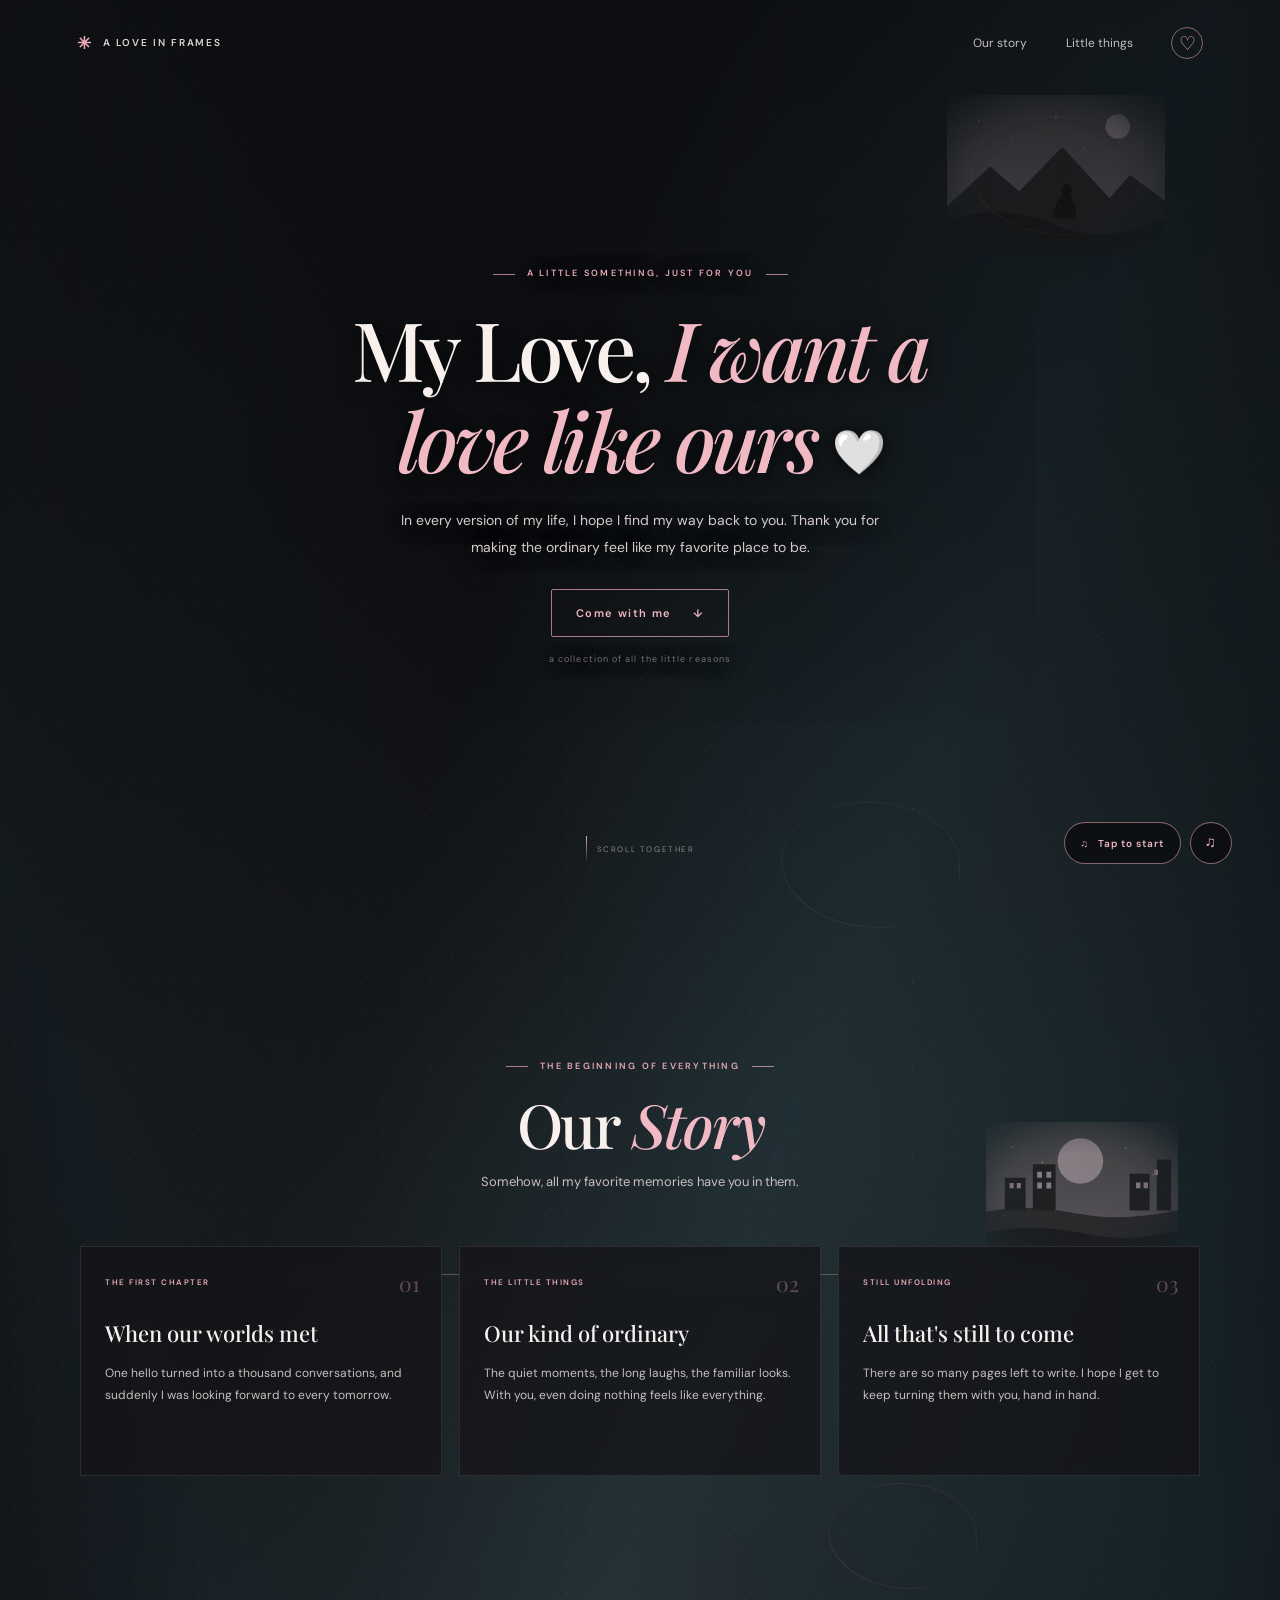
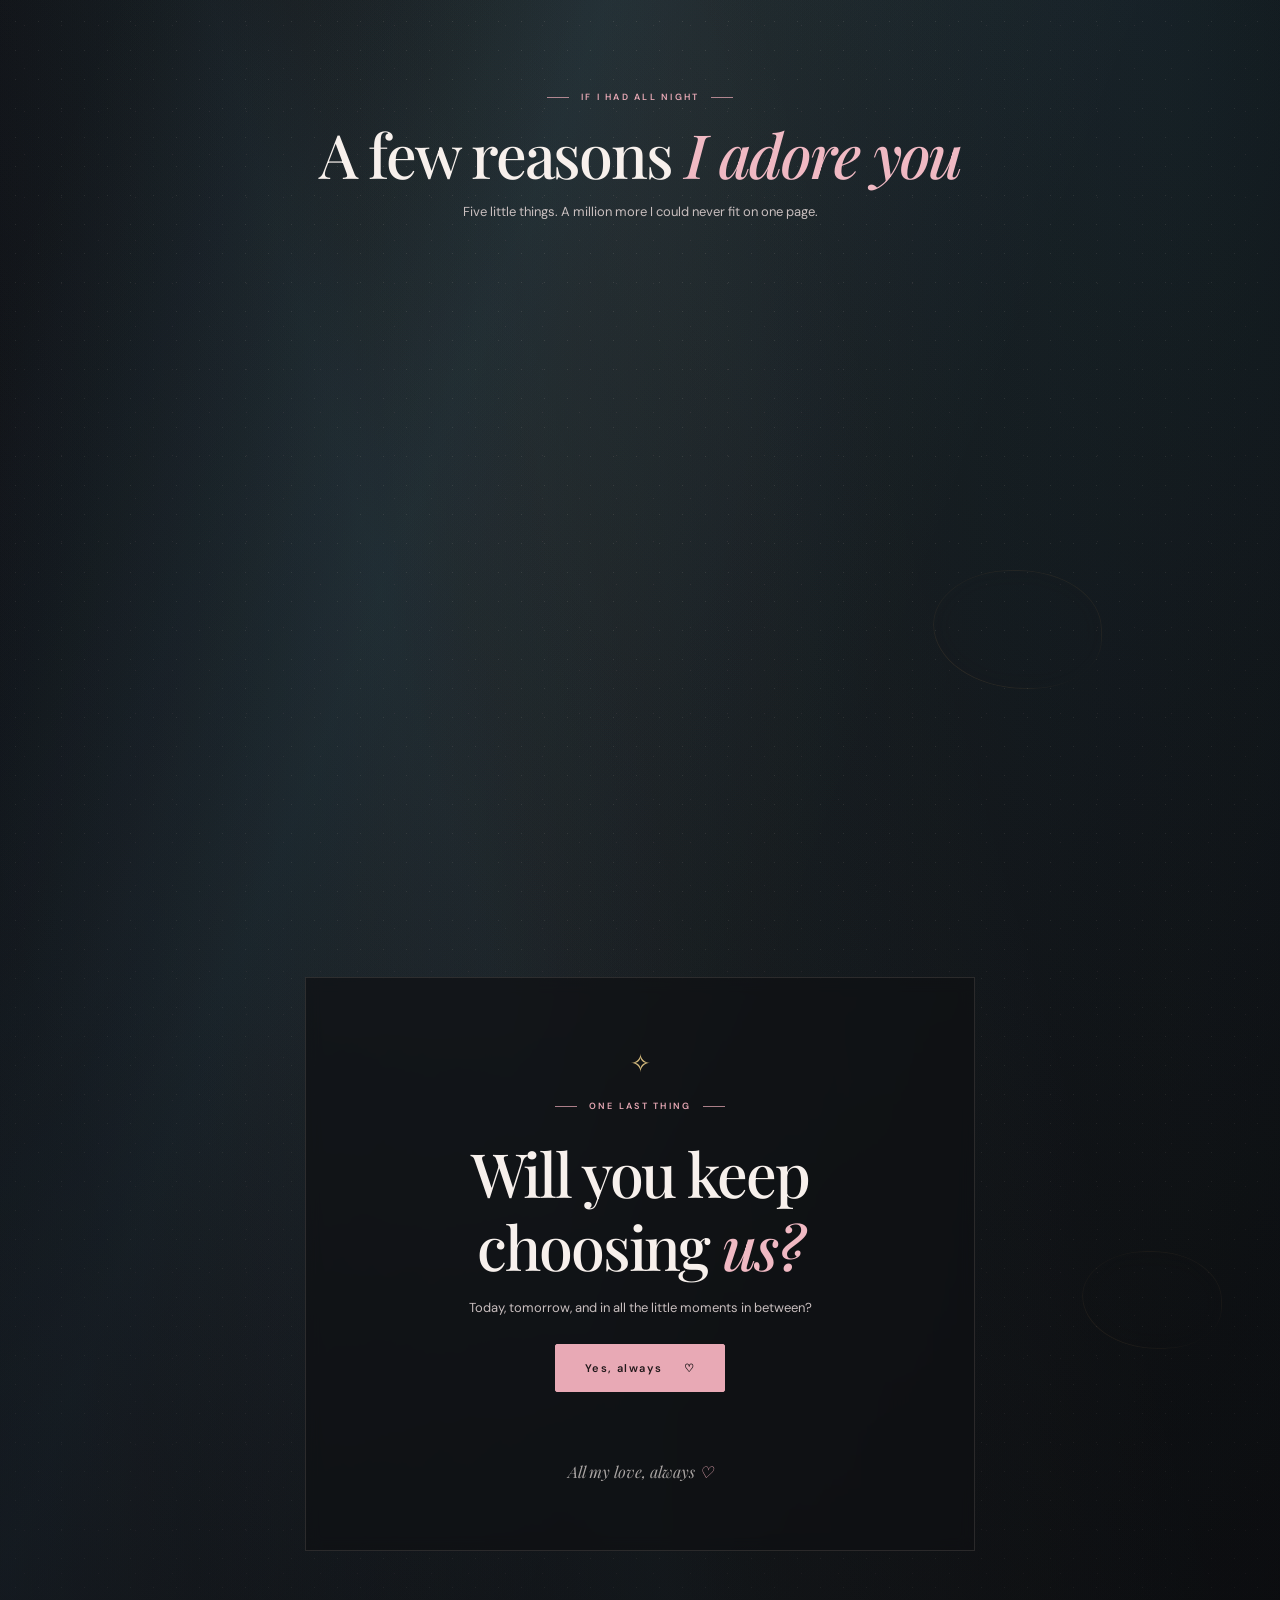
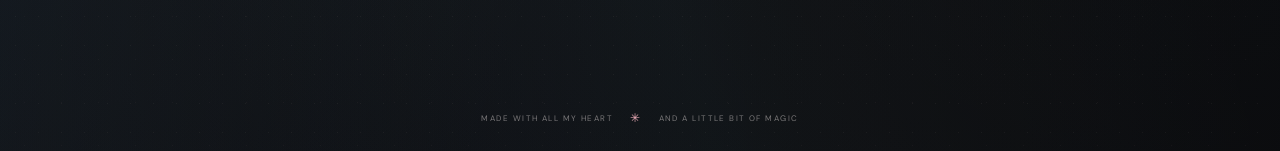
==== love-site/index.html @ 29b029d5 "zxca" ====
<!doctype html>
<html lang="en">
  <head>
    <meta charset="utf-8">
    <meta name="viewport" content="width=device-width, initial-scale=1">
    <meta name="theme-color" content="#111214">
    <meta
      name="description"
      content="A little love letter, made from all the moments that feel like us."
    >
    <title>A Love in Frames</title>
    <link rel="preconnect" href="https://fonts.googleapis.com">
    <link rel="preconnect" href="https://fonts.gstatic.com" crossorigin>
    <link
      href="https://fonts.googleapis.com/css2?family=DM+Sans:wght@400;500;600&family=Playfair+Display:ital,wght@0,500;0,600;0,700;1,500&display=swap"
      rel="stylesheet"
    >
    <link rel="stylesheet" href="style.css?v=15">
    <script src="script.js?v=15" defer></script>
  </head>
  <body>
    <!-- A sparse, beat-reactive photo stage sits behind the love letter. -->
    <div class="backdrop" aria-hidden="true">
      <div class="stage-lights"></div>
      <div class="photo-stage" id="photo-stage"></div>
      <div class="grain"></div>
      <div class="backdrop-shade"></div>
    </div>
    <audio id="love-song" src="music/song.mp3" preload="none" loop></audio>

    <div class="audio-controls" aria-label="Music controls">
      <button class="audio-button audio-button--start" id="start-music" type="button">
        <span aria-hidden="true">♫</span>
        <span id="music-label">Tap to start</span>
      </button>
      <button class="audio-button audio-button--mute" id="mute-music" type="button" aria-label="Mute music" aria-pressed="false">
        <span aria-hidden="true">♫</span>
      </button>
      <span class="audio-status" id="audio-status" role="status" aria-live="polite"></span>
      <a class="audio-help-link" id="audio-help-link" href="http://localhost/haidech/love-site/" hidden>
        Open the site through XAMPP
      </a>
    </div>

    <!-- Lightweight navigation stays above the photo wall. -->
    <header class="site-header">
      <a class="wordmark" href="#home" aria-label="A Love in Frames, home">
        <span class="wordmark__icon" aria-hidden="true">✳</span>
        <span>A LOVE IN FRAMES</span>
      </a>
      <nav class="site-nav" aria-label="Main navigation">
        <a href="#story">Our story</a>
        <a href="#reasons">Little things</a>
        <a class="nav-heart" href="#question" aria-label="Go to the question">♡</a>
      </nav>
    </header>

    <main>
      <section class="hero section-shell" id="home" aria-labelledby="hero-title">
        <div class="hero__content reveal">
          <p class="eyebrow"><span></span> a little something, just for you <span></span></p>
          <h1 id="hero-title"><span id="her-name">My Love</span>, <em>I want a love like ours</em> <span class="title-heart">🤍</span></h1>
          <p class="hero__message" id="love-message">
            In every version of my life, I hope I find my way back to you.
            Thank you for making the ordinary feel like my favorite place to be.
          </p>
          <a class="button button--outline" href="#story">
            <span>Come with me</span>
            <span aria-hidden="true">↓</span>
          </a>
          <p class="hero__note">a collection of all the little reasons</p>
        </div>
        <div class="scroll-cue" aria-hidden="true"><span></span> SCROLL TOGETHER</div>
      </section>

      <!-- Personalize the timeline copy to match your own milestones. -->
      <section class="story section-shell" id="story" aria-labelledby="story-title">
        <div class="section-heading reveal">
          <p class="eyebrow"><span></span> the beginning of everything <span></span></p>
          <h2 id="story-title">Our <em>Story</em></h2>
          <p>Somehow, all my favorite memories have you in them.</p>
        </div>
        <div class="timeline">
          <article class="timeline-card reveal">
            <span class="timeline-card__date">THE FIRST CHAPTER</span>
            <span class="timeline-card__mark" aria-hidden="true">01</span>
            <h3>When our worlds met</h3>
            <p>One hello turned into a thousand conversations, and suddenly I was looking forward to every tomorrow.</p>
          </article>
          <article class="timeline-card reveal">
            <span class="timeline-card__date">THE LITTLE THINGS</span>
            <span class="timeline-card__mark" aria-hidden="true">02</span>
            <h3>Our kind of ordinary</h3>
            <p>The quiet moments, the long laughs, the familiar looks. With you, even doing nothing feels like everything.</p>
          </article>
          <article class="timeline-card reveal">
            <span class="timeline-card__date">STILL UNFOLDING</span>
            <span class="timeline-card__mark" aria-hidden="true">03</span>
            <h3>All that's still to come</h3>
            <p>There are so many pages left to write. I hope I get to keep turning them with you, hand in hand.</p>
          </article>
        </div>
      </section>

      <!-- Five small notes make the love letter feel personal. -->
      <section class="reasons section-shell" id="reasons" aria-labelledby="reasons-title">
        <div class="section-heading reveal">
          <p class="eyebrow"><span></span> if I had all night <span></span></p>
          <h2 id="reasons-title">A few reasons <em>I adore you</em></h2>
          <p>Five little things. A million more I could never fit on one page.</p>
        </div>
        <div class="reasons-grid">
          <article class="reason-card reveal">
            <span class="reason-card__number">01</span>
            <span class="reason-card__icon" aria-hidden="true">✧</span>
            <h3>Your kind heart</h3>
            <p>You make the people around you feel seen, safe, and loved.</p>
          </article>
          <article class="reason-card reveal">
            <span class="reason-card__number">02</span>
            <span class="reason-card__icon" aria-hidden="true">♡</span>
            <h3>Your laugh</h3>
            <p>It is, without question, one of my favorite sounds in the world.</p>
          </article>
          <article class="reason-card reveal">
            <span class="reason-card__number">03</span>
            <span class="reason-card__icon" aria-hidden="true">☼</span>
            <h3>The way you see things</h3>
            <p>You make me notice beauty in places I might have hurried past.</p>
          </article>
          <article class="reason-card reveal">
            <span class="reason-card__number">04</span>
            <span class="reason-card__icon" aria-hidden="true">✿</span>
            <h3>How I can be myself</h3>
            <p>With you, I never have to be anyone other than exactly me.</p>
          </article>
          <article class="reason-card reveal">
            <span class="reason-card__number">05</span>
            <span class="reason-card__icon" aria-hidden="true">∞</span>
            <h3>Because you're you</h3>
            <p>No grand reason needed. I just love the person you are, wholly.</p>
          </article>
        </div>
      </section>

      <!-- The button reveals its answer in place without navigating away. -->
      <section class="question section-shell" id="question" aria-labelledby="question-title">
        <div class="question__content reveal">
          <span class="question__sparkle" aria-hidden="true">✧</span>
          <p class="eyebrow"><span></span> one last thing <span></span></p>
          <h2 id="question-title">Will you keep choosing <em>us?</em></h2>
          <p class="question__message">Today, tomorrow, and in all the little moments in between?</p>
          <button class="button button--filled" id="yes-button" type="button">
            <span>Yes, always</span>
            <span aria-hidden="true">♡</span>
          </button>
          <p class="answer-message" id="answer-message" role="status" aria-live="polite"></p>
          <p class="signature">All my love, always <span aria-hidden="true">♡</span></p>
        </div>
      </section>
    </main>

    <footer class="site-footer">
      <span>MADE WITH ALL MY HEART</span>
      <span aria-hidden="true">✳</span>
      <span>AND A LITTLE BIT OF MAGIC</span>
    </footer>
  </body>
</html>
---- love-site/style.css ----
:root {
  color-scheme: dark;
  --ink: #f7f0ec;
  --muted: #c4b8b7;
  --rose: #e8a9b5;
  --rose-bright: #f0b9c3;
  --gold: #d7bc7e;
  --charcoal: #111214;
  --panel: rgb(20 20 24 / 76%);
  --serif: "Playfair Display", Georgia, serif;
  --sans: "DM Sans", Arial, sans-serif;
}

* {
  box-sizing: border-box;
}

html {
  scroll-behavior: smooth;
  scroll-padding-top: 5rem;
}

body {
  min-width: 320px;
  margin: 0;
  overflow-x: hidden;
  background: var(--charcoal);
  color: var(--ink);
  font-family: var(--sans);
  font-size: 15px;
  line-height: 1.7;
  -webkit-font-smoothing: antialiased;
}

button,
a {
  color: inherit;
  font: inherit;
}

a {
  text-decoration: none;
}

button:focus-visible,
a:focus-visible {
  outline: 2px solid var(--rose-bright);
  outline-offset: 5px;
}

.backdrop {
  position: absolute;
  z-index: -1;
  top: 0;
  left: 0;
  width: 100%;
  min-height: 100vh;
  overflow: hidden;
  background:
    radial-gradient(ellipse at 50% 46%, #171719 0, #101113 45%, #090a0c 100%);
  pointer-events: none;
}

/* Sparse memories appear and change independently instead of forming a grid. */
.photo-stage {
  position: absolute;
  inset: 0;
  overflow: hidden;
}

.photo-slot {
  position: absolute;
  aspect-ratio: 1.35;
  overflow: visible;
  isolation: isolate;
  pointer-events: none;
}

.photo-slot--gold::after {
  position: absolute;
  z-index: 2;
  inset: 13% 11%;
  border: 1px solid rgb(224 160 91 / 55%);
  border-radius: 48% 52% 43% 57%;
  content: "";
  pointer-events: none;
  filter: drop-shadow(0 0 8px rgb(224 160 91 / 32%));
  mask-image: radial-gradient(ellipse, #000 45%, transparent 76%);
}

.photo-slot__image {
  position: absolute;
  inset: 0;
  display: block;
  width: 100%;
  height: 100%;
  object-fit: cover;
  opacity: 0;
  transform: scale(0.95);
  filter: grayscale(0.72) sepia(0.24) hue-rotate(286deg) saturate(0.8) brightness(0.78);
  -webkit-mask-image: radial-gradient(ellipse at center, #000 39%, rgb(0 0 0 / 82%) 59%, transparent 100%);
  mask-image: radial-gradient(ellipse at center, #000 39%, rgb(0 0 0 / 82%) 59%, transparent 100%);
  transition: opacity 420ms ease, transform 420ms ease, filter 420ms ease;
}

.photo-slot__image.is-visible {
  opacity: 0.86;
  transform: scale(1);
}

.photo-slot__image.is-leaving {
  opacity: 0;
  transform: scale(1.04);
}

.photo-doodle {
  position: absolute;
  z-index: 3;
  top: 1%;
  right: -5%;
  width: 24%;
  min-width: 34px;
  overflow: visible;
  pointer-events: none;
}

.photo-doodle path,
.photo-doodle ellipse {
  fill: none;
  stroke: #ed6479;
  stroke-linecap: round;
  stroke-linejoin: round;
  stroke-width: 3;
  vector-effect: non-scaling-stroke;
}

.photo-doodle path {
  stroke-dasharray: 1;
  stroke-dashoffset: 1;
  animation: doodle-draw 650ms ease-out forwards;
}

.photo-doodle ellipse {
  stroke-dasharray: 1;
  stroke-dashoffset: 1;
  animation: circle-draw 850ms ease-out forwards;
}

.audio-controls {
  position: fixed;
  z-index: 8;
  right: clamp(16px, 4vw, 48px);
  bottom: clamp(16px, 4vh, 36px);
  display: flex;
  align-items: center;
  gap: 9px;
}

.audio-button {
  display: inline-flex;
  min-height: 42px;
  align-items: center;
  justify-content: center;
  gap: 9px;
  padding: 0 16px;
  border: 1px solid rgb(232 169 181 / 56%);
  border-radius: 999px;
  background: rgb(12 13 16 / 83%);
  color: var(--rose-bright);
  cursor: pointer;
  font-size: 10px;
  font-weight: 600;
  letter-spacing: 0.1em;
  backdrop-filter: blur(8px);
  transition: background 180ms ease, border-color 180ms ease, transform 180ms ease;
}

.audio-button:hover {
  transform: translateY(-2px);
  border-color: var(--rose-bright);
  background: rgb(49 31 39 / 91%);
}

.audio-button--mute {
  width: 42px;
  padding: 0;
  font-size: 15px;
}

.audio-button[aria-pressed="true"] {
  color: #b7b2b6;
}

.audio-status {
  position: absolute;
  right: 0;
  bottom: calc(100% + 9px);
  width: max-content;
  max-width: min(280px, 80vw);
  color: #e8dadd;
  font-size: 11px;
  text-align: right;
}

.audio-help-link {
  position: absolute;
  right: 0;
  bottom: calc(100% + 28px);
  width: max-content;
  max-width: min(280px, 80vw);
  color: var(--rose-bright);
  font-size: 11px;
  text-align: right;
  text-decoration: underline;
  text-underline-offset: 3px;
}

.stage-lights {
  position: absolute;
  inset: -40%;
  background:
    linear-gradient(111deg, transparent 37%, rgb(89 174 194 / 12%) 47%, rgb(131 204 213 / 8%) 49%, transparent 58%),
    linear-gradient(74deg, transparent 31%, rgb(97 164 190 / 11%) 42%, rgb(141 197 210 / 7%) 44%, transparent 55%),
    radial-gradient(ellipse at 72% 45%, rgb(74 150 178 / 18%), transparent 34%),
    radial-gradient(ellipse at 18% 72%, rgb(99 126 186 / 15%), transparent 32%);
  mix-blend-mode: screen;
  animation: lights-sweep 28s ease-in-out infinite alternate;
}

.grain {
  position: absolute;
  inset: -50%;
  opacity: 0.17;
  background-image:
    radial-gradient(circle, rgb(255 245 226 / 72%) 0 0.7px, transparent 1px),
    radial-gradient(circle, rgb(236 177 190 / 64%) 0 0.65px, transparent 1px);
  background-position: 0 0, 17px 23px;
  background-size: 23px 29px, 37px 43px;
  animation: glitter-drift 11s steps(5, end) infinite;
}

.backdrop-shade {
  position: absolute;
  inset: 0;
  background:
    linear-gradient(180deg, rgb(12 13 16 / 38%), transparent 29%, rgb(12 13 16 / 24%) 68%, rgb(12 13 16 / 68%)),
    radial-gradient(ellipse at center, transparent 10%, rgb(11 12 15 / 31%) 100%);
}

/* Navigation and centered opening scene. */
.site-header {
  position: absolute;
  z-index: 5;
  top: 0;
  right: 0;
  left: 0;
  display: flex;
  align-items: center;
  justify-content: space-between;
  padding: 27px clamp(22px, 6vw, 88px);
}

.wordmark,
.site-nav {
  display: flex;
  align-items: center;
}

.wordmark {
  gap: 10px;
  color: rgb(255 247 243 / 86%);
  font-size: 10px;
  font-weight: 600;
  letter-spacing: 0.19em;
}

.wordmark__icon {
  color: var(--rose);
  font-size: 17px;
}

.site-nav {
  gap: clamp(18px, 3vw, 42px);
  color: rgb(255 247 243 / 75%);
  font-size: 12px;
}

.site-nav a {
  transition: color 180ms ease;
}

.site-nav a:hover {
  color: var(--rose-bright);
}

.site-nav .nav-heart {
  display: grid;
  width: 32px;
  height: 32px;
  place-items: center;
  border: 1px solid rgb(232 169 181 / 55%);
  border-radius: 50%;
  color: var(--rose);
  font-size: 19px;
}

.section-shell {
  position: relative;
  width: min(1120px, calc(100% - 48px));
  margin-inline: auto;
}

.hero {
  display: grid;
  min-height: max(750px, 100svh);
  place-items: center;
  padding-block: 145px 110px;
  text-align: center;
}

.hero__content {
  width: min(790px, 100%);
  padding: clamp(29px, 5vw, 55px) clamp(22px, 5vw, 57px);
  background: radial-gradient(ellipse, rgb(12 13 16 / 40%), rgb(12 13 16 / 14%) 66%, transparent 100%);
  text-shadow: 0 2px 20px rgb(0 0 0 / 78%);
}

.eyebrow {
  display: flex;
  align-items: center;
  justify-content: center;
  gap: 12px;
  margin: 0 0 22px;
  color: var(--rose);
  font-size: 9px;
  font-weight: 600;
  letter-spacing: 0.25em;
  line-height: 1.5;
  text-transform: uppercase;
}

.eyebrow span {
  display: inline-block;
  width: 22px;
  height: 1px;
  background: currentColor;
  opacity: 0.72;
}

h1,
h2,
h3,
p {
  margin-top: 0;
}

h1,
h2 {
  font-family: var(--serif);
  font-weight: 500;
}

.hero h1 {
  margin-bottom: 22px;
  font-size: clamp(43px, 7.3vw, 82px);
  letter-spacing: -0.045em;
  line-height: 1.11;
}

.hero h1 em,
h2 em {
  color: var(--rose-bright);
  font-weight: 500;
}

.title-heart {
  display: inline-block;
  font-family: var(--sans);
  font-size: 0.53em;
  vertical-align: 0.14em;
}

.hero__message {
  max-width: 490px;
  margin: 0 auto 29px;
  color: #d6cbca;
  font-size: 14px;
  line-height: 1.9;
}

.button {
  display: inline-flex;
  align-items: center;
  justify-content: center;
  gap: 21px;
  min-height: 48px;
  padding: 0 24px;
  border: 1px solid rgb(232 169 181 / 70%);
  border-radius: 2px;
  cursor: pointer;
  font-size: 11px;
  font-weight: 600;
  letter-spacing: 0.13em;
  transition: color 180ms ease, background 180ms ease, transform 180ms ease;
}

.button:hover {
  transform: translateY(-2px);
}

.button--outline {
  color: var(--rose-bright);
}

.button--outline:hover {
  background: rgb(232 169 181 / 10%);
}

.hero__note {
  margin: 15px 0 0;
  color: rgb(255 247 243 / 42%);
  font-size: 9px;
  letter-spacing: 0.12em;
}

.hero__content .button {
  text-shadow: none;
}

.scroll-cue {
  position: absolute;
  bottom: 37px;
  display: flex;
  align-items: center;
  gap: 10px;
  color: rgb(255 247 243 / 48%);
  font-size: 8px;
  letter-spacing: 0.2em;
}

.scroll-cue span {
  display: block;
  width: 1px;
  height: 27px;
  background: linear-gradient(var(--rose), transparent);
}

/* Story and reasons cards share a soft, translucent surface. */
.story,
.reasons,
.question {
  padding-block: clamp(92px, 14vw, 160px);
}

.section-heading {
  margin: 0 auto 53px;
  text-align: center;
}

.section-heading .eyebrow {
  margin-bottom: 13px;
}

.section-heading h2,
.question h2 {
  margin-bottom: 11px;
  font-size: clamp(38px, 5.3vw, 61px);
  letter-spacing: -0.035em;
  line-height: 1.2;
}

.section-heading > p:last-child {
  margin-bottom: 0;
  color: #c9bfbf;
  font-size: 13px;
}

.timeline {
  position: relative;
  display: grid;
  grid-template-columns: repeat(3, minmax(0, 1fr));
  gap: 17px;
}

.timeline::before {
  position: absolute;
  top: 28px;
  right: 11%;
  left: 11%;
  height: 1px;
  content: "";
  background: linear-gradient(90deg, transparent, rgb(232 169 181 / 58%), transparent);
}

.timeline-card {
  position: relative;
  min-height: 230px;
  padding: 29px 24px;
  background: var(--panel);
  border: 1px solid rgb(241 219 215 / 11%);
  backdrop-filter: blur(8px);
}

.timeline-card__date {
  display: block;
  margin-bottom: 26px;
  color: var(--rose);
  font-size: 8px;
  font-weight: 600;
  letter-spacing: 0.19em;
}

.timeline-card__mark {
  position: absolute;
  top: 19px;
  right: 21px;
  color: rgb(232 169 181 / 37%);
  font-family: var(--serif);
  font-size: 21px;
}

.timeline-card h3,
.reason-card h3 {
  margin-bottom: 9px;
  font-family: var(--serif);
  font-size: 22px;
  font-weight: 500;
}

.timeline-card p,
.reason-card p {
  margin-bottom: 0;
  color: #c9bfbf;
  font-size: 12px;
  line-height: 1.85;
}

.reasons {
  padding-top: 55px;
}

.reasons-grid {
  display: grid;
  grid-template-columns: repeat(6, minmax(0, 1fr));
  gap: 14px;
}

.reason-card {
  position: relative;
  grid-column: span 2;
  min-height: 208px;
  padding: 27px 23px 23px;
  background: linear-gradient(145deg, rgb(25 24 28 / 83%), rgb(18 19 22 / 73%));
  border: 1px solid rgb(241 219 215 / 11%);
  backdrop-filter: blur(7px);
}

.reason-card:nth-child(4) {
  grid-column: 2 / span 2;
}

.reason-card__number {
  position: absolute;
  top: 17px;
  right: 19px;
  color: rgb(255 241 232 / 35%);
  font-size: 9px;
  letter-spacing: 0.12em;
}

.reason-card__icon {
  display: inline-grid;
  width: 33px;
  height: 33px;
  margin-bottom: 15px;
  place-items: center;
  border: 1px solid rgb(232 169 181 / 38%);
  border-radius: 50%;
  color: var(--rose);
  font-size: 17px;
}

.reason-card h3 {
  margin-bottom: 7px;
  font-size: 20px;
}

.question {
  display: grid;
  min-height: 580px;
  place-items: center;
  padding-block: 110px 135px;
  text-align: center;
}

.question__content {
  width: min(670px, 100%);
  padding: clamp(32px, 6vw, 65px) 25px;
  background: rgb(15 16 19 / 71%);
  border: 1px solid rgb(241 219 215 / 12%);
  backdrop-filter: blur(8px);
}

.question__sparkle {
  display: block;
  margin-bottom: 15px;
  color: var(--gold);
  font-size: 25px;
}

.question h2 {
  margin: 0 auto 15px;
  max-width: 530px;
}

.question__message {
  margin-bottom: 25px;
  color: #c9bfbf;
  font-size: 13px;
}

.button--filled {
  min-width: 170px;
  background: var(--rose);
  border-color: var(--rose);
  color: #21181a;
}

.button--filled:hover {
  background: var(--rose-bright);
}

.answer-message {
  min-height: 24px;
  margin: 16px 0 0;
  color: var(--rose-bright);
  font-family: var(--serif);
  font-size: 18px;
  font-style: italic;
}

.signature {
  margin: 26px 0 0;
  color: rgb(255 247 243 / 64%);
  font-family: var(--serif);
  font-size: 16px;
  font-style: italic;
}

.signature span {
  color: var(--rose);
}

.site-footer {
  display: flex;
  align-items: center;
  justify-content: center;
  gap: 17px;
  padding: 22px 20px;
  color: rgb(255 247 243 / 44%);
  font-size: 8px;
  letter-spacing: 0.18em;
}

.site-footer span:nth-child(2) {
  color: var(--rose);
  font-size: 12px;
}

/* Scroll reveals and ambient motion remain subtle behind the text. */
.reveal {
  opacity: 0;
  transform: translateY(18px);
  transition: opacity 750ms ease, transform 750ms ease;
}

.reveal.is-visible {
  opacity: 1;
  transform: translateY(0);
}

@keyframes circle-draw {
  from {
    stroke-dashoffset: 1;
  }
  to {
    stroke-dashoffset: 0;
  }
}

@keyframes doodle-draw {
  from {
    stroke-dashoffset: 1;
  }
  to {
    stroke-dashoffset: 0;
  }
}

@keyframes lights-sweep {
  from {
    transform: translate3d(-4%, 0, 0) rotate(-3deg);
    opacity: 0.72;
  }
  to {
    transform: translate3d(4%, 1%, 0) rotate(3deg);
    opacity: 1;
  }
}

@keyframes glitter-drift {
  0%,
  100% {
    transform: translate(0, 0);
  }
  50% {
    transform: translate(1%, -1%);
  }
}

@media (min-width: 1500px) {
  .photo-slot__image {
    filter: grayscale(0.65) sepia(0.24) hue-rotate(286deg) saturate(0.85) brightness(0.85);
  }
}

/* Keep the scattered photo stage and controls comfortable on smaller screens. */
@media (max-width: 760px) {
  .photo-slot {
    aspect-ratio: 0.9;
  }

  .photo-slot--gold::after {
    inset: 18% 15%;
  }

  .site-header {
    padding: 20px 22px;
  }

  .site-nav {
    gap: 15px;
    font-size: 11px;
  }

  .site-nav .nav-heart {
    width: 29px;
    height: 29px;
  }

  .hero {
    min-height: max(680px, 100svh);
    padding-top: 120px;
  }

  .audio-controls {
    right: 14px;
    bottom: 14px;
  }

  .audio-button {
    min-height: 40px;
  }

  .timeline {
    grid-template-columns: 1fr;
    gap: 12px;
  }

  .timeline::before {
    top: 27px;
    bottom: 26px;
    left: 29px;
    width: 1px;
    height: auto;
    background: linear-gradient(transparent, rgb(232 169 181 / 58%), transparent);
  }

  .timeline-card {
    min-height: unset;
    padding: 25px 22px 25px 40px;
  }

  .timeline-card__date {
    margin-bottom: 17px;
  }

  .reasons-grid {
    grid-template-columns: repeat(2, minmax(0, 1fr));
  }

  .reason-card,
  .reason-card:nth-child(4) {
    grid-column: auto;
  }

  .reason-card:last-child {
    grid-column: 1 / -1;
  }

  .question {
    min-height: 500px;
  }
}

@media (max-width: 480px) {
  .section-shell {
    width: min(100% - 34px, 1120px);
  }

  .wordmark {
    gap: 6px;
    font-size: 8px;
    letter-spacing: 0.13em;
  }

  .wordmark__icon {
    font-size: 14px;
  }

  .site-nav {
    gap: 11px;
    font-size: 10px;
  }

  .site-nav a:nth-child(2) {
    display: none;
  }

  .hero {
    min-height: max(650px, 100svh);
  }

  .hero__content {
    padding-inline: 20px;
  }

  .hero .eyebrow,
  .section-heading .eyebrow,
  .question .eyebrow {
    gap: 8px;
    font-size: 8px;
    letter-spacing: 0.17em;
  }

  .hero__message {
    font-size: 13px;
  }

  .reasons-grid {
    grid-template-columns: 1fr;
  }

  .reason-card,
  .reason-card:nth-child(4),
  .reason-card:last-child {
    grid-column: auto;
    min-height: 180px;
  }

  .site-footer {
    gap: 10px;
    font-size: 7px;
    letter-spacing: 0.11em;
  }
}

/* Honor the visitor's operating-system motion preference. */
@media (prefers-reduced-motion: reduce) {
  *,
  *::before,
  *::after {
    scroll-behavior: auto !important;
    animation-duration: 0.01ms !important;
    animation-iteration-count: 1 !important;
    transition-duration: 0.01ms !important;
  }

  .reveal {
    opacity: 1;
    transform: none;
  }

  .photo-slot__image {
    transition-duration: 420ms !important;
  }

  .photo-doodle path,
  .photo-doodle ellipse {
    animation-duration: 850ms !important;
  }
}
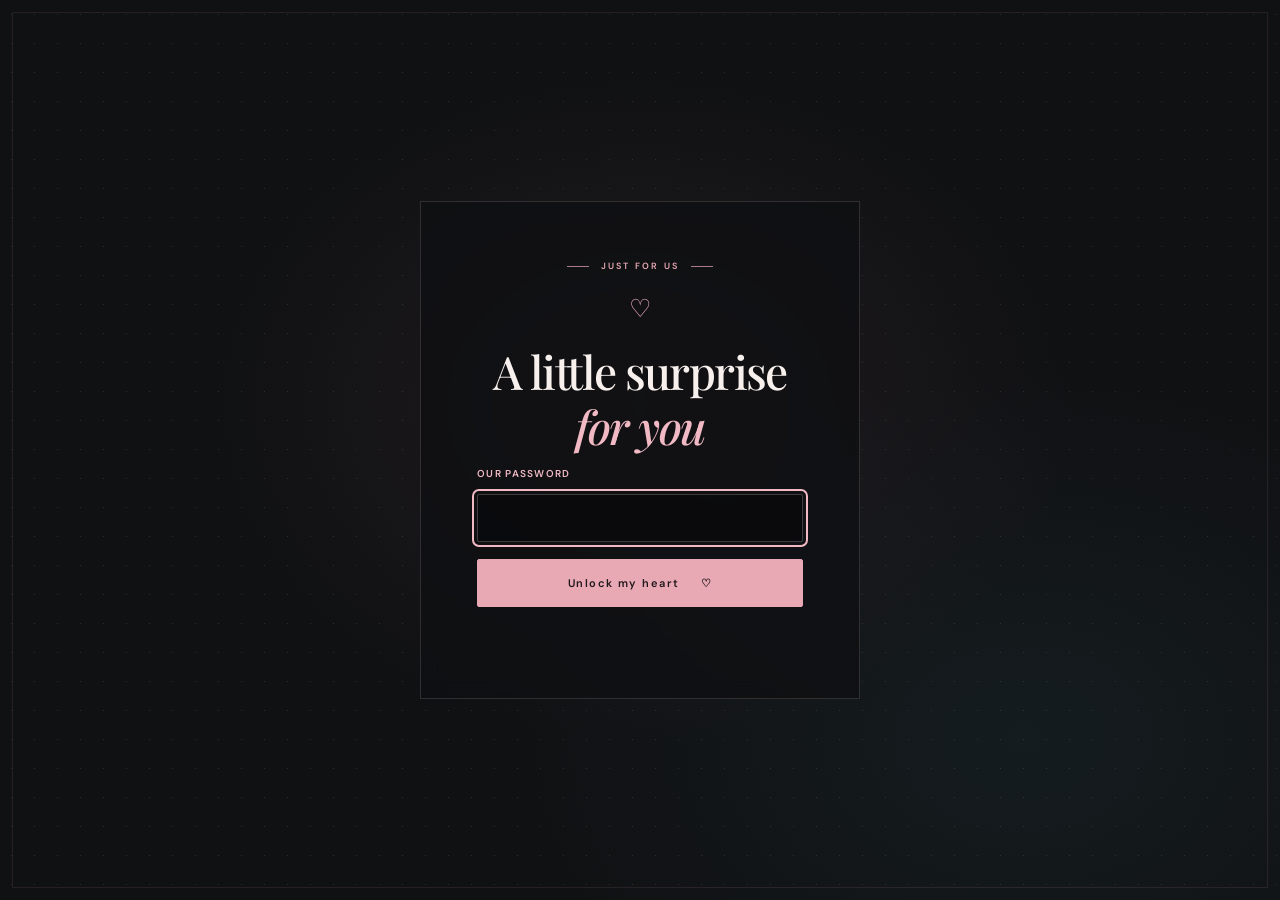
==== commit c7a7fcd6: "zxc" ====
--- a/love-site/index.html
+++ b/love-site/index.html
@@ -15,10 +15,35 @@
       href="https://fonts.googleapis.com/css2?family=DM+Sans:wght@400;500;600&family=Playfair+Display:ital,wght@0,500;0,600;0,700;1,500&display=swap"
       rel="stylesheet"
     >
-    <link rel="stylesheet" href="style.css?v=15">
-    <script src="script.js?v=15" defer></script>
+    <link rel="stylesheet" href="style.css?v=17">
+    <script src="script.js?v=18" defer></script>
   </head>
   <body>
+    <section class="login-screen" id="login-screen" aria-labelledby="login-title">
+      <div class="login-card">
+        <p class="eyebrow"><span></span> just for us <span></span></p>
+        <span class="login-card__heart" aria-hidden="true">♡</span>
+        <h1 id="login-title">A little surprise <em>for you</em></h1>
+        <form class="login-form" id="login-form">
+          <label for="site-password">Our password</label>
+          <input
+            id="site-password"
+            name="password"
+            type="password"
+            autocomplete="current-password"
+            required
+            autofocus
+          >
+          <button class="button button--filled" type="submit">
+            <span>Unlock my heart</span>
+            <span aria-hidden="true">♡</span>
+          </button>
+          <p class="login-error" id="login-error" role="status" aria-live="polite"></p>
+        </form>
+      </div>
+    </section>
+
+    <div id="love-site" hidden>
     <!-- A sparse, beat-reactive photo stage sits behind the love letter. -->
     <div class="backdrop" aria-hidden="true">
       <div class="stage-lights"></div>
@@ -58,8 +83,8 @@
     <main>
       <section class="hero section-shell" id="home" aria-labelledby="hero-title">
         <div class="hero__content reveal">
-          <p class="eyebrow"><span></span> a little something, just for you <span></span></p>
-          <h1 id="hero-title"><span id="her-name">My Love</span>, <em>I want a love like ours</em> <span class="title-heart">🤍</span></h1>
+          <p class="eyebrow"><span></span> where our story began <span></span></p>
+          <h1 id="hero-title" tabindex="-1"><span id="her-name">My Love</span>, <em>from 1 AM to forever</em> <span class="title-heart">🤍</span></h1>
           <p class="hero__message" id="love-message">
             In every version of my life, I hope I find my way back to you.
             Thank you for making the ordinary feel like my favorite place to be.
@@ -78,26 +103,26 @@
         <div class="section-heading reveal">
           <p class="eyebrow"><span></span> the beginning of everything <span></span></p>
           <h2 id="story-title">Our <em>Story</em></h2>
-          <p>Somehow, all my favorite memories have you in them.</p>
+          <p>One late-night hello became a story where I can always be myself.</p>
         </div>
         <div class="timeline">
           <article class="timeline-card reveal">
-            <span class="timeline-card__date">THE FIRST CHAPTER</span>
+            <span class="timeline-card__date">1 AM / THE FIRST MESSAGE</span>
             <span class="timeline-card__mark" aria-hidden="true">01</span>
-            <h3>When our worlds met</h3>
-            <p>One hello turned into a thousand conversations, and suddenly I was looking forward to every tomorrow.</p>
+            <h3>A hello before sunrise</h3>
+            <p>I messaged you at 1 AM; you replied at 4. One long conversation became the beginning of us.</p>
           </article>
           <article class="timeline-card reveal">
-            <span class="timeline-card__date">THE LITTLE THINGS</span>
+            <span class="timeline-card__date">OUR FIRST DATE</span>
             <span class="timeline-card__mark" aria-hidden="true">02</span>
-            <h3>Our kind of ordinary</h3>
-            <p>The quiet moments, the long laughs, the familiar looks. With you, even doing nothing feels like everything.</p>
+            <h3>It felt like forever</h3>
+            <p>Even after one date, being with you felt so natural. I didn't have to pretend; I could just be me.</p>
           </article>
           <article class="timeline-card reveal">
-            <span class="timeline-card__date">STILL UNFOLDING</span>
+            <span class="timeline-card__date">STILL CHOOSING US</span>
             <span class="timeline-card__mark" aria-hidden="true">03</span>
-            <h3>All that's still to come</h3>
-            <p>There are so many pages left to write. I hope I get to keep turning them with you, hand in hand.</p>
+            <h3>Your laugh, my favorite sound</h3>
+            <p>Your laugh still makes me blush. We've had hard moments, too; when worries about my past feel heavy, I want to listen, reassure you, and meet them with patience.</p>
           </article>
         </div>
       </section>
@@ -143,18 +168,17 @@
         </div>
       </section>
 
-      <!-- The button reveals its answer in place without navigating away. -->
+      <!-- The button opens a personal message in a modal. -->
       <section class="question section-shell" id="question" aria-labelledby="question-title">
         <div class="question__content reveal">
           <span class="question__sparkle" aria-hidden="true">✧</span>
           <p class="eyebrow"><span></span> one last thing <span></span></p>
           <h2 id="question-title">Will you keep choosing <em>us?</em></h2>
           <p class="question__message">Today, tomorrow, and in all the little moments in between?</p>
-          <button class="button button--filled" id="yes-button" type="button">
+          <button class="button button--filled" id="yes-button" type="button" aria-haspopup="dialog" aria-controls="love-modal">
             <span>Yes, always</span>
             <span aria-hidden="true">♡</span>
           </button>
-          <p class="answer-message" id="answer-message" role="status" aria-live="polite"></p>
           <p class="signature">All my love, always <span aria-hidden="true">♡</span></p>
         </div>
       </section>
@@ -165,5 +189,19 @@
       <span aria-hidden="true">✳</span>
       <span>AND A LITTLE BIT OF MAGIC</span>
     </footer>
+
+    <dialog class="love-modal" id="love-modal" aria-labelledby="love-modal-title">
+      <div class="love-modal__content">
+        <span class="love-modal__sparkle" aria-hidden="true">✧</span>
+        <p class="eyebrow"><span></span> a little promise <span></span></p>
+        <h2 id="love-modal-title">Then it's you and me, <em>always.</em></h2>
+        <p class="love-modal__message">
+          From our first late-night conversation to every day still ahead, you make me feel like I can be completely myself.
+          Your laugh still makes me blush. I want to keep choosing us—with patience, honesty, and all my love. 🤍
+        </p>
+        <button class="button button--filled" id="close-love-modal" type="button">Close, my love <span aria-hidden="true">♡</span></button>
+      </div>
+    </dialog>
+    </div>
   </body>
 </html>
--- a/love-site/style.css
+++ b/love-site/style.css
@@ -32,6 +32,10 @@
   -webkit-font-smoothing: antialiased;
 }
 
+[hidden] {
+  display: none !important;
+}
+
 button,
 a {
   color: inherit;
@@ -46,6 +50,115 @@
 a:focus-visible {
   outline: 2px solid var(--rose-bright);
   outline-offset: 5px;
+}
+
+.login-screen {
+  position: relative;
+  display: grid;
+  min-height: 100svh;
+  padding: 28px 20px;
+  place-items: center;
+  overflow: hidden;
+  background:
+    radial-gradient(ellipse at 50% 45%, rgb(58 43 51 / 38%), transparent 48%),
+    radial-gradient(ellipse at 80% 82%, rgb(44 83 92 / 17%), transparent 35%),
+    #101113;
+}
+
+.login-screen::before,
+.login-screen::after {
+  position: absolute;
+  inset: 0;
+  content: "";
+  pointer-events: none;
+}
+
+.login-screen::before {
+  opacity: 0.17;
+  background-image: radial-gradient(circle, rgb(255 245 226 / 72%) 0 0.7px, transparent 1px);
+  background-size: 23px 29px;
+}
+
+.login-screen::after {
+  border: 1px solid rgb(232 169 181 / 10%);
+  inset: 12px;
+}
+
+.login-card {
+  position: relative;
+  z-index: 1;
+  width: min(440px, 100%);
+  padding: clamp(32px, 7vw, 58px) clamp(24px, 7vw, 56px);
+  border: 1px solid rgb(241 219 215 / 15%);
+  background: rgb(15 16 19 / 78%);
+  text-align: center;
+  backdrop-filter: blur(10px);
+}
+
+.login-card .eyebrow {
+  margin-bottom: 15px;
+}
+
+.login-card__heart {
+  display: block;
+  margin-bottom: 13px;
+  color: var(--rose);
+  font-size: 25px;
+}
+
+.login-card h1 {
+  margin-bottom: 11px;
+  font-size: clamp(34px, 8vw, 46px);
+  letter-spacing: -0.035em;
+  line-height: 1.2;
+}
+
+.login-card h1 em {
+  color: var(--rose-bright);
+  font-weight: 500;
+}
+
+.login-form {
+  display: grid;
+  gap: 12px;
+  text-align: left;
+}
+
+.login-form label {
+  color: var(--rose-bright);
+  font-size: 10px;
+  font-weight: 600;
+  letter-spacing: 0.13em;
+  text-transform: uppercase;
+}
+
+.login-form input {
+  width: 100%;
+  min-height: 48px;
+  padding: 0 14px;
+  border: 1px solid rgb(241 219 215 / 24%);
+  border-radius: 2px;
+  background: rgb(8 9 11 / 65%);
+  color: var(--ink);
+  font: inherit;
+}
+
+.login-form input:focus-visible {
+  outline: 2px solid var(--rose-bright);
+  outline-offset: 3px;
+}
+
+.login-form .button {
+  width: 100%;
+  margin-top: 5px;
+}
+
+.login-error {
+  min-height: 21px;
+  margin: 0;
+  color: var(--rose-bright);
+  font-size: 12px;
+  text-align: center;
 }
 
 .backdrop {
@@ -630,15 +743,6 @@
   background: var(--rose-bright);
 }
 
-.answer-message {
-  min-height: 24px;
-  margin: 16px 0 0;
-  color: var(--rose-bright);
-  font-family: var(--serif);
-  font-size: 18px;
-  font-style: italic;
-}
-
 .signature {
   margin: 26px 0 0;
   color: rgb(255 247 243 / 64%);
@@ -649,6 +753,59 @@
 
 .signature span {
   color: var(--rose);
+}
+
+.love-modal {
+  width: min(560px, calc(100% - 32px));
+  max-width: none;
+  max-height: calc(100% - 32px);
+  padding: 0;
+  overflow: auto;
+  border: 1px solid rgb(241 219 215 / 20%);
+  background: #111214;
+  color: var(--ink);
+  box-shadow: 0 24px 90px rgb(0 0 0 / 55%);
+}
+
+.love-modal::backdrop {
+  background: rgb(6 7 9 / 78%);
+  backdrop-filter: blur(7px);
+}
+
+.love-modal__content {
+  padding: clamp(32px, 7vw, 58px) clamp(24px, 7vw, 56px);
+  text-align: center;
+}
+
+.love-modal__sparkle {
+  display: block;
+  margin-bottom: 12px;
+  color: var(--gold);
+  font-size: 25px;
+}
+
+.love-modal h2 {
+  margin: 0 auto 15px;
+  font-size: clamp(35px, 7vw, 50px);
+  letter-spacing: -0.035em;
+  line-height: 1.2;
+}
+
+.love-modal h2 em {
+  color: var(--rose-bright);
+  font-weight: 500;
+}
+
+.love-modal__message {
+  max-width: 430px;
+  margin: 0 auto 25px;
+  color: #c9bfbf;
+  font-size: 13px;
+  line-height: 1.9;
+}
+
+.love-modal .button {
+  gap: 12px;
 }
 
 .site-footer {
